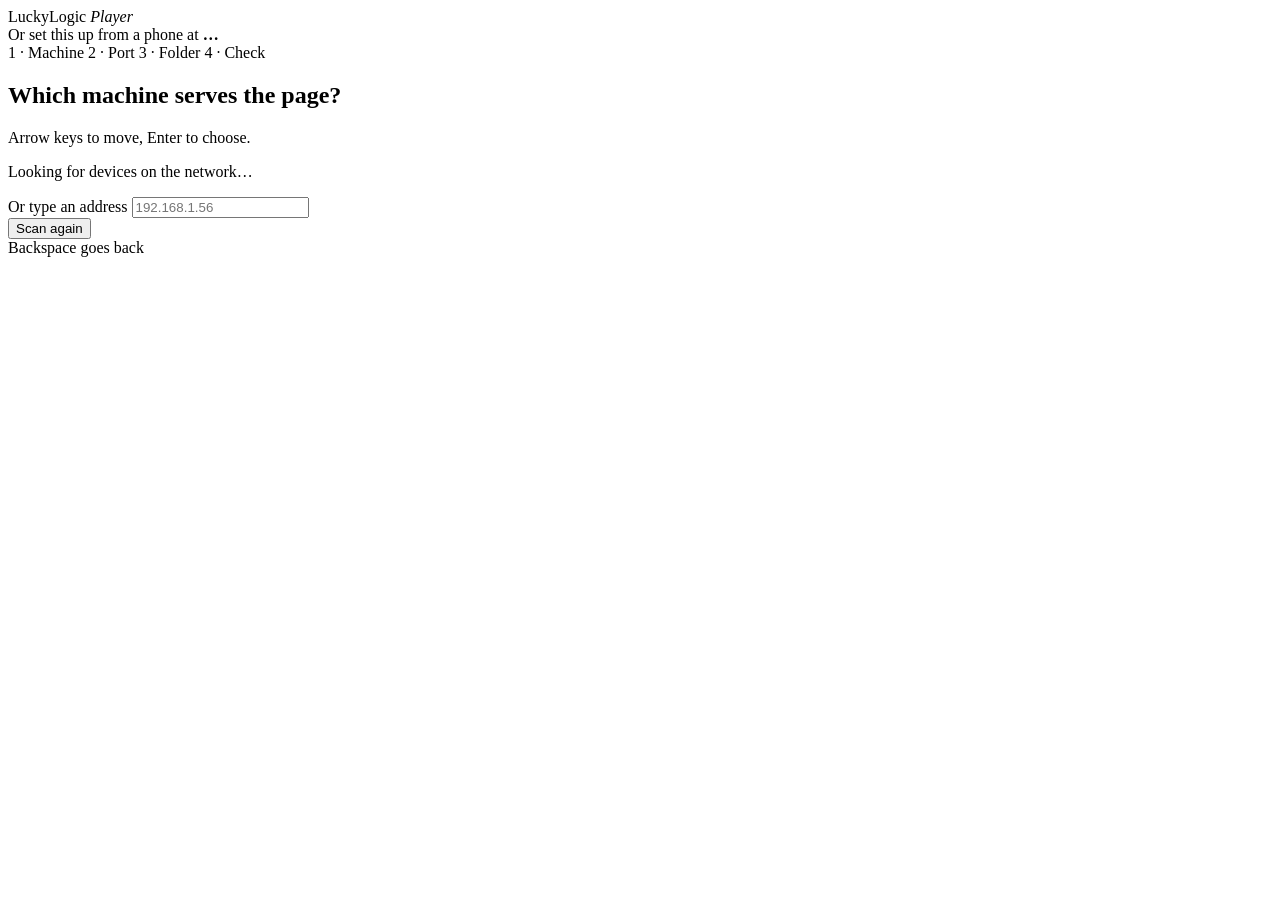
==== player/setup/static/index.html @ 781a5277 "Setup screen: build the URL in three steps from the remote Serves a branded LuckyLogic setup page on" ====
<!doctype html>
<html lang="en">
<head>
<meta charset="utf-8">
<meta name="viewport" content="width=device-width, initial-scale=1">
<title>LuckyLogic Player Setup</title>
<link rel="stylesheet" href="/style.css">
</head>
<body>

<header>
  <div class="brand">Lucky<span>Logic</span> <em>Player</em></div>
  <div class="reach">
    Or set this up from a phone at <b id="ownUrl">&hellip;</b>
  </div>
</header>

<nav class="steps">
  <span data-step="0">1 &middot; Machine</span>
  <span data-step="1">2 &middot; Port</span>
  <span data-step="2">3 &middot; Folder</span>
  <span data-step="3">4 &middot; Check</span>
</nav>

<main>

  <section class="step" data-step="0">
    <h1>Which machine serves the page?</h1>
    <p class="hint">Arrow keys to move, Enter to choose.</p>
    <p class="status" id="scanStatus">Looking for devices on the network&hellip;</p>
    <ul class="devices" id="deviceList"></ul>
    <div class="manual">
      <label for="hostInput">Or type an address</label>
      <input id="hostInput" class="focusable" type="text" autocomplete="off"
             spellcheck="false" placeholder="192.168.1.56">
    </div>
    <button id="rescan" class="focusable ghost">Scan again</button>
  </section>

  <section class="step" data-step="1" hidden>
    <h1>Which port?</h1>
    <p class="hint">8888 is the usual one for Web Station. Enter to continue.</p>
    <input id="portInput" class="focusable big" type="text" inputmode="numeric"
           autocomplete="off" spellcheck="false">
    <div class="chips" id="portChips"></div>
  </section>

  <section class="step" data-step="2" hidden>
    <h1>Which folder?</h1>
    <p class="hint">The folder the controller page lives in. Enter to continue.</p>
    <input id="pathInput" class="focusable big" type="text"
           autocomplete="off" spellcheck="false">
    <div class="chips" id="pathChips"></div>
  </section>

  <section class="step" data-step="3" hidden>
    <h1>Check this is right</h1>
    <p class="hint">The player will load this page before saving it.</p>
    <p class="assembled" id="assembled"></p>
    <p class="result" id="result"></p>
    <div class="row">
      <button id="saveBtn" class="focusable primary">Check and save</button>
      <button id="backBtn" class="focusable ghost">Go back</button>
    </div>
  </section>

</main>

<footer>
  <span class="preview" id="preview"></span>
  <span class="keys">Backspace goes back</span>
</footer>

<script src="/app.js"></script>
</body>
</html>
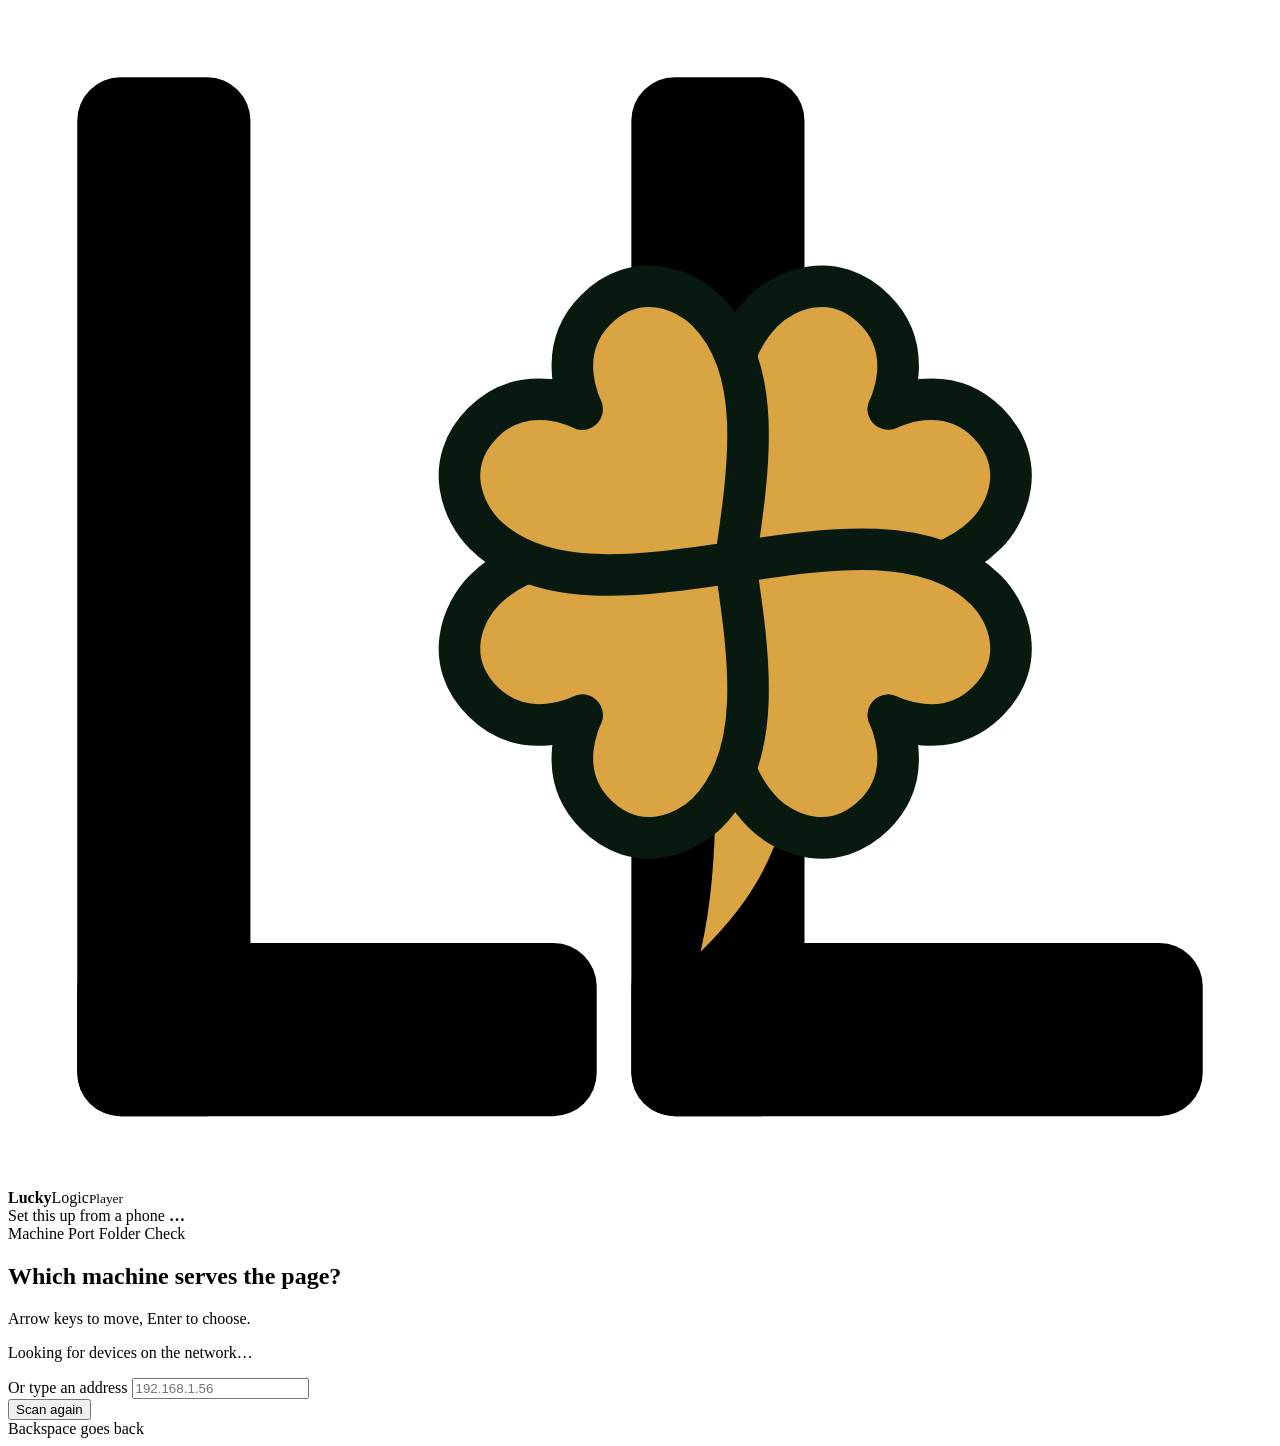
==== commit adf83e3c: "Rebuild the visual system around the LuckyLogic mark, add versioning The setup screen is now built f" ====
--- a/player/setup/static/index.html
+++ b/player/setup/static/index.html
@@ -9,17 +9,44 @@
 <body>
 
 <header>
-  <div class="brand">Lucky<span>Logic</span> <em>Player</em></div>
+  <div class="logo">
+      <svg viewBox="19 9 73 68" role="img" aria-label="LuckyLogic">
+      <style>
+        /* The clover carries its own cut line so the lobes stay separate on any
+           background. --bg comes from the page; the fallback is the dark theme. */
+        .ll-cut { stroke: var(--bg, #08190f); stroke-width: 2.4; stroke-linejoin: round; }
+      </style>
+      <g fill="currentColor">
+        <rect x="23" y="13" width="10" height="60" rx="2.5"/>
+        <rect x="23" y="63" width="30" height="10" rx="2.5"/>
+        <rect x="55" y="13" width="10" height="60" rx="2.5"/>
+        <rect x="55" y="63" width="33" height="10" rx="2.5"/>
+      </g>
+      <g transform="translate(61 41)" fill="#d9a441">
+        <path d="M2.4 1C4.1 10.5 4.2 16.5 -2 22.5 -0.6 16.5 -1.1 8 -2.3 2Z"/>
+      </g>
+      <g transform="translate(61 41)" fill="#d9a441" class="ll-cut">
+        <path transform="rotate(45)" d="M0 -12.5C0 -12.5 -1.1 -16 -4.6 -16 -8 -16 -9.1 -13.1 -9.1 -11.4 -9.1 -6.8 -4.6 -3.4 0 0 4.6 -3.4 9.1 -6.8 9.1 -11.4 9.1 -13.1 8 -16 4.6 -16 1.1 -16 0 -12.5 0 -12.5Z"/>
+        <path transform="rotate(135)" d="M0 -12.5C0 -12.5 -1.1 -16 -4.6 -16 -8 -16 -9.1 -13.1 -9.1 -11.4 -9.1 -6.8 -4.6 -3.4 0 0 4.6 -3.4 9.1 -6.8 9.1 -11.4 9.1 -13.1 8 -16 4.6 -16 1.1 -16 0 -12.5 0 -12.5Z"/>
+        <path transform="rotate(225)" d="M0 -12.5C0 -12.5 -1.1 -16 -4.6 -16 -8 -16 -9.1 -13.1 -9.1 -11.4 -9.1 -6.8 -4.6 -3.4 0 0 4.6 -3.4 9.1 -6.8 9.1 -11.4 9.1 -13.1 8 -16 4.6 -16 1.1 -16 0 -12.5 0 -12.5Z"/>
+        <path transform="rotate(315)" d="M0 -12.5C0 -12.5 -1.1 -16 -4.6 -16 -8 -16 -9.1 -13.1 -9.1 -11.4 -9.1 -6.8 -4.6 -3.4 0 0 4.6 -3.4 9.1 -6.8 9.1 -11.4 9.1 -13.1 8 -16 4.6 -16 1.1 -16 0 -12.5 0 -12.5Z"/>
+      </g>
+    </svg>
+    <div class="wordmark">
+      <b>Lucky</b><span>Logic</span><small>Player</small>
+    </div>
+  </div>
   <div class="reach">
-    Or set this up from a phone at <b id="ownUrl">&hellip;</b>
+    Set this up from a phone
+    <b id="ownUrl">&hellip;</b>
   </div>
 </header>
 
 <nav class="steps">
-  <span data-step="0">1 &middot; Machine</span>
-  <span data-step="1">2 &middot; Port</span>
-  <span data-step="2">3 &middot; Folder</span>
-  <span data-step="3">4 &middot; Check</span>
+  <span data-step="0" data-n="1">Machine</span>
+  <span data-step="1" data-n="2">Port</span>
+  <span data-step="2" data-n="3">Folder</span>
+  <span data-step="3" data-n="4">Check</span>
 </nav>
 
 <main>
@@ -42,6 +69,7 @@
     <p class="hint">8888 is the usual one for Web Station. Enter to continue.</p>
     <input id="portInput" class="focusable big" type="text" inputmode="numeric"
            autocomplete="off" spellcheck="false">
+    <span class="chips-label">Common ports</span>
     <div class="chips" id="portChips"></div>
   </section>
 
@@ -50,12 +78,13 @@
     <p class="hint">The folder the controller page lives in. Enter to continue.</p>
     <input id="pathInput" class="focusable big" type="text"
            autocomplete="off" spellcheck="false">
+    <span class="chips-label">Common folders</span>
     <div class="chips" id="pathChips"></div>
   </section>
 
   <section class="step" data-step="3" hidden>
     <h1>Check this is right</h1>
-    <p class="hint">The player will load this page before saving it.</p>
+    <p class="hint">The player will load this page itself before saving it.</p>
     <p class="assembled" id="assembled"></p>
     <p class="result" id="result"></p>
     <div class="row">
@@ -68,7 +97,10 @@
 
 <footer>
   <span class="preview" id="preview"></span>
-  <span class="keys">Backspace goes back</span>
+  <span class="meta">
+    <span>Backspace goes back</span>
+    <span class="version" id="version"></span>
+  </span>
 </footer>
 
 <script src="/app.js"></script>
